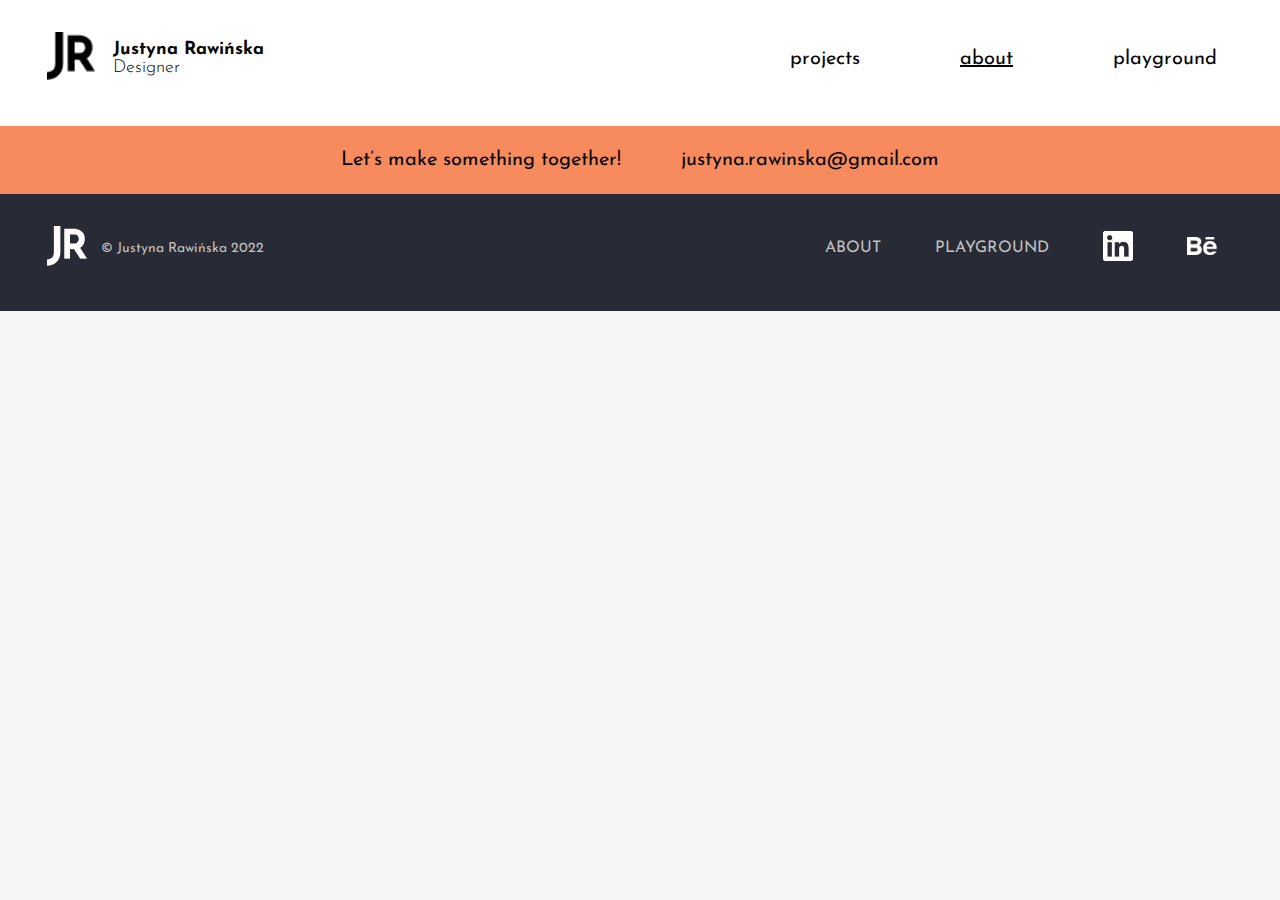
==== about.html @ 09f1cc33 "Add footer." ====
<html>
    <head>
        <link rel="preconnect" href="https://fonts.googleapis.com">
        <link rel="preconnect" href="https://fonts.gstatic.com" crossorigin>
        <link href="https://fonts.googleapis.com/css2?family=Inter&family=Josefin+Sans:wght@300;400&display=swap" rel="stylesheet">
        
        <link rel="stylesheet" href="index.css">
        <meta name="viewport" content="width=device-width, initial-scale=1.0">
    </head>

    <body>
        <nav class="nav-bar">
            <ul class="nav-bar-left">
                <li><a class="nav-element nav-jr" href="#"><img src="img/jr-black.png"></a></li>
                <li>
                    <a class="nav-element nav-jr" href="#">
                        <p><strong>Justyna Rawińska</strong></p>
                        <p>Designer</p>
                    </a>
                </li>
            </ul>
            
            <ul class="nav-bar-right">
                <li><a class="nav-element" href="index.html">projects</a></li>
                <li><a class="nav-element nav-selected" href="about.html">about</a></li>
                <li><a class="nav-element" href="playground.html">playground</a></li>
            </ul>
        </nav>

        <div class="container-main">
        </div>

        <footer>
            <div class="footer-top">
                <p>Let’s make something together!</p>
                <a href="mailto:justyna.rawinska@gmail.com">justyna.rawinska@gmail.com</a>
            </div>

            <div class="footer-bottom">
                <ul class="footer-left">
                    <li><a class="nav-element nav-jr" href="#"><img src="img/jr-white.png"></a></li>
                    <li><a class="nav-element nav-jr" href="#">© Justyna Rawińska 2022</a></li>
                </ul>
                
                <ul class="footer-right">
                    <li><a class="nav-element" href="about.html">ABOUT</a></li>
                    <li><a class="nav-element" href="playground.html">PLAYGROUND</a></li>
                    <li><a class="nav-element" href="#"><img class="img-footer" src="img/linkedind-negative.png"></a></li>
                    <li><a class="nav-element" href="#"><img class="img-footer" src="img/behance.png"></a></li>
                </ul>
            </div>        
        </footer>

        <script type="module" src="index.js"></script>
    </body>
</html>
---- index.css ----
/* RESET DEFAULT STYLES*/

*, *::after, *::before{
    box-sizing: inherit;
}

html, body{
    margin: 0;
    padding: 0;
    min-height: 100vh;
    box-sizing: border-box;
    background-color: #F5F5F5;
    color: #050505;
    font-family: 'Josefin Sans', sans-serif;
    font-weight: 300;
}

ul{
    list-style: none;
    padding: 0;
    margin: 0;
}

a{
    text-decoration: none;
    color: inherit;
}

p{
    margin: 0;
}

strong{
    font-weight: bold;
}

h1{
    font-size: 4rem;
    font-weight: 400;
}

h2{
    font-size: 2.5rem;
    font-weight: 300;
}

h3{
    font-size: 2.25rem;
    font-weight: 400;
}


h4{
    font-size: 2rem;
    margin: 0.625em 0 0.3125em 0;
}

/* NAV BAR */

.nav-bar, .footer-bottom{
    box-sizing: border-box;
    width: 100%;
    display: flex;
    justify-content: space-between;
    padding: 32px 63px 41px 47px;
   
}

.nav-bar{
    background: white;
}

.footer-top{
    background: #F88B5D;
    display: flex;
    justify-content: center;
    font-size: 1.25rem;
    font-weight: 400;
    gap: 3em;
    padding: 1.2em;
}

.footer-bottom{
    background: #282B35;
    color: #C1C1C1;
}   

.nav-bar ul, .footer-bottom ul{
    display: flex;
    justify-content: space-between;
    align-items: center;
}

.nav-bar-left{
    justify-content: start;
    gap: 1em;
    min-width: max-content;
    font-size: 1.125rem;
    font-weight: 300;
}

.nav-bar-right{
    justify-content: end;
    gap: 5em;
    font-size: 1.25rem;
    font-weight: 400;
}

.footer-left{
    justify-content: start;
    gap: 1em;
    /* min-width: max-content; */
    font-size: 0.875rem;
    font-weight: 400;
}

.footer-right{
    justify-content: end;
    gap: 3.375em;
    font-size: 1rem;
    font-weight: 400;
}

.nav-bar img{
    width: 48px;
    height: 48px;
}

.nav-selected{
    text-decoration: underline;
}

.img-footer{
    width: 30px;
}
/* alternative grid layout */
/* .nav-bar{
    display: grid;
    grid-template-columns: 100px 1fr repeat(3,100px);
    grid-template-areas: "jr . projects about playground";
    grid-gap: 1em;
}

.nav-jr          { grid-area: jr; }
.nav-projects    { grid-area: projects; }
.nav-about       { grid-area: about; }
.nav-playground  { grid-area: playground; } */

.container-main{
    margin: 0 150px 0 150px; 
    max-width: 1150px;
}

.ahoj{
    display: flex;
    margin: 70px 0 80px 0;
    gap: 20px;
    justify-content: space-between;
}

.ahoj-content{
    flex: 2;
}

.ahoj-picture{
    flex: 1;
    min-width: 350px;
}

.projects-container{
    /* display: flex;
    flex-direction: column; */
}

.project{
    display: flex;
    gap: 3em;
    margin-bottom: 76px; /* 4.75em */
}

.project-description{
    flex:1;
    margin: 0;
    padding: 0;
}

.img-container{
    flex: 1;
}

.project-img{
    max-width: 100%;
}

.hashtag{
    font-weight: 400;
    margin: 0.75em 0 1.58em 0;
}

.project-btn{
    display: inline-block;
    background: #282B35;
    border: none;
    border-radius: 4px;
    color: white;
    font-weight: 500;
    font-size: 1.375rem;
    text-align: center;
    /* line-height: 100%; */
    width: 200px;
    padding-top: 13px;
    padding-bottom: 12px;
}

.project-btn:hover{
    background: #689689;
    opacity: 80%;
}

.project-btn:active{
    background: #689689;
    opacity: 100%;
}
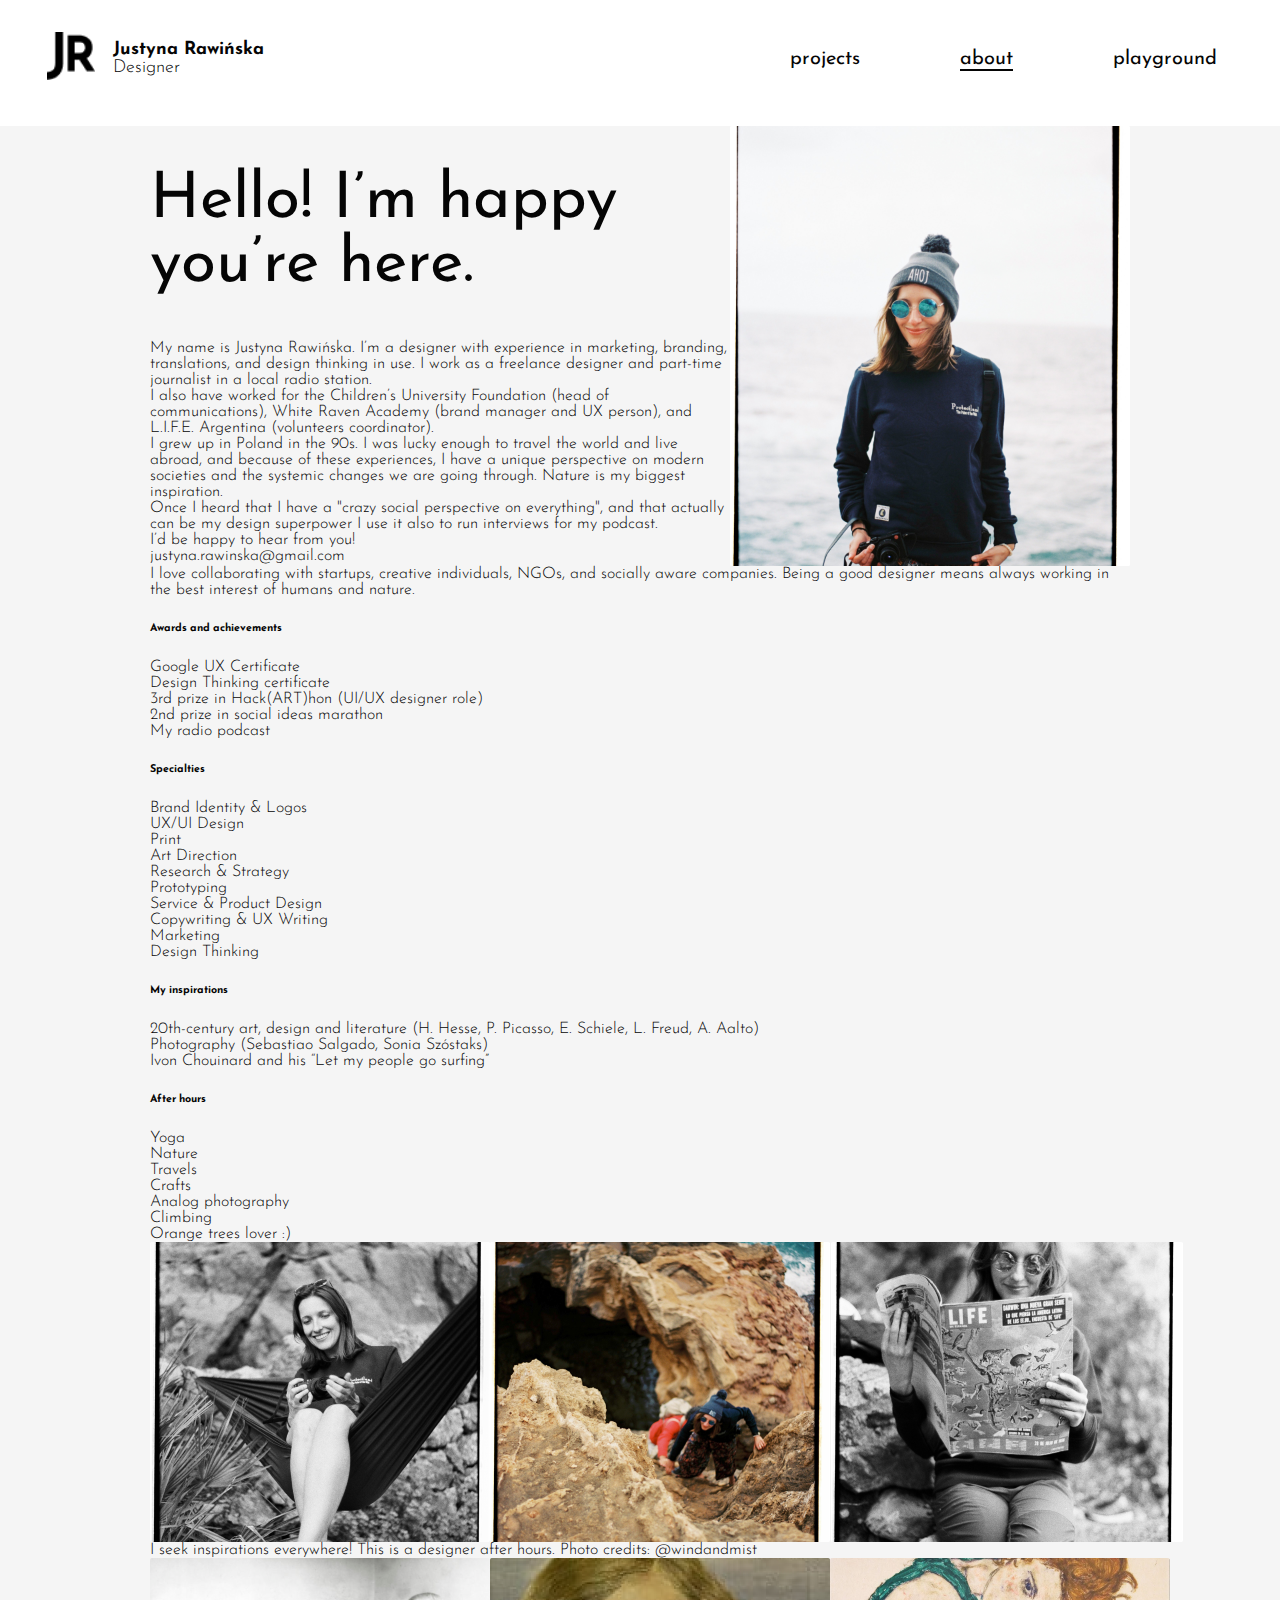
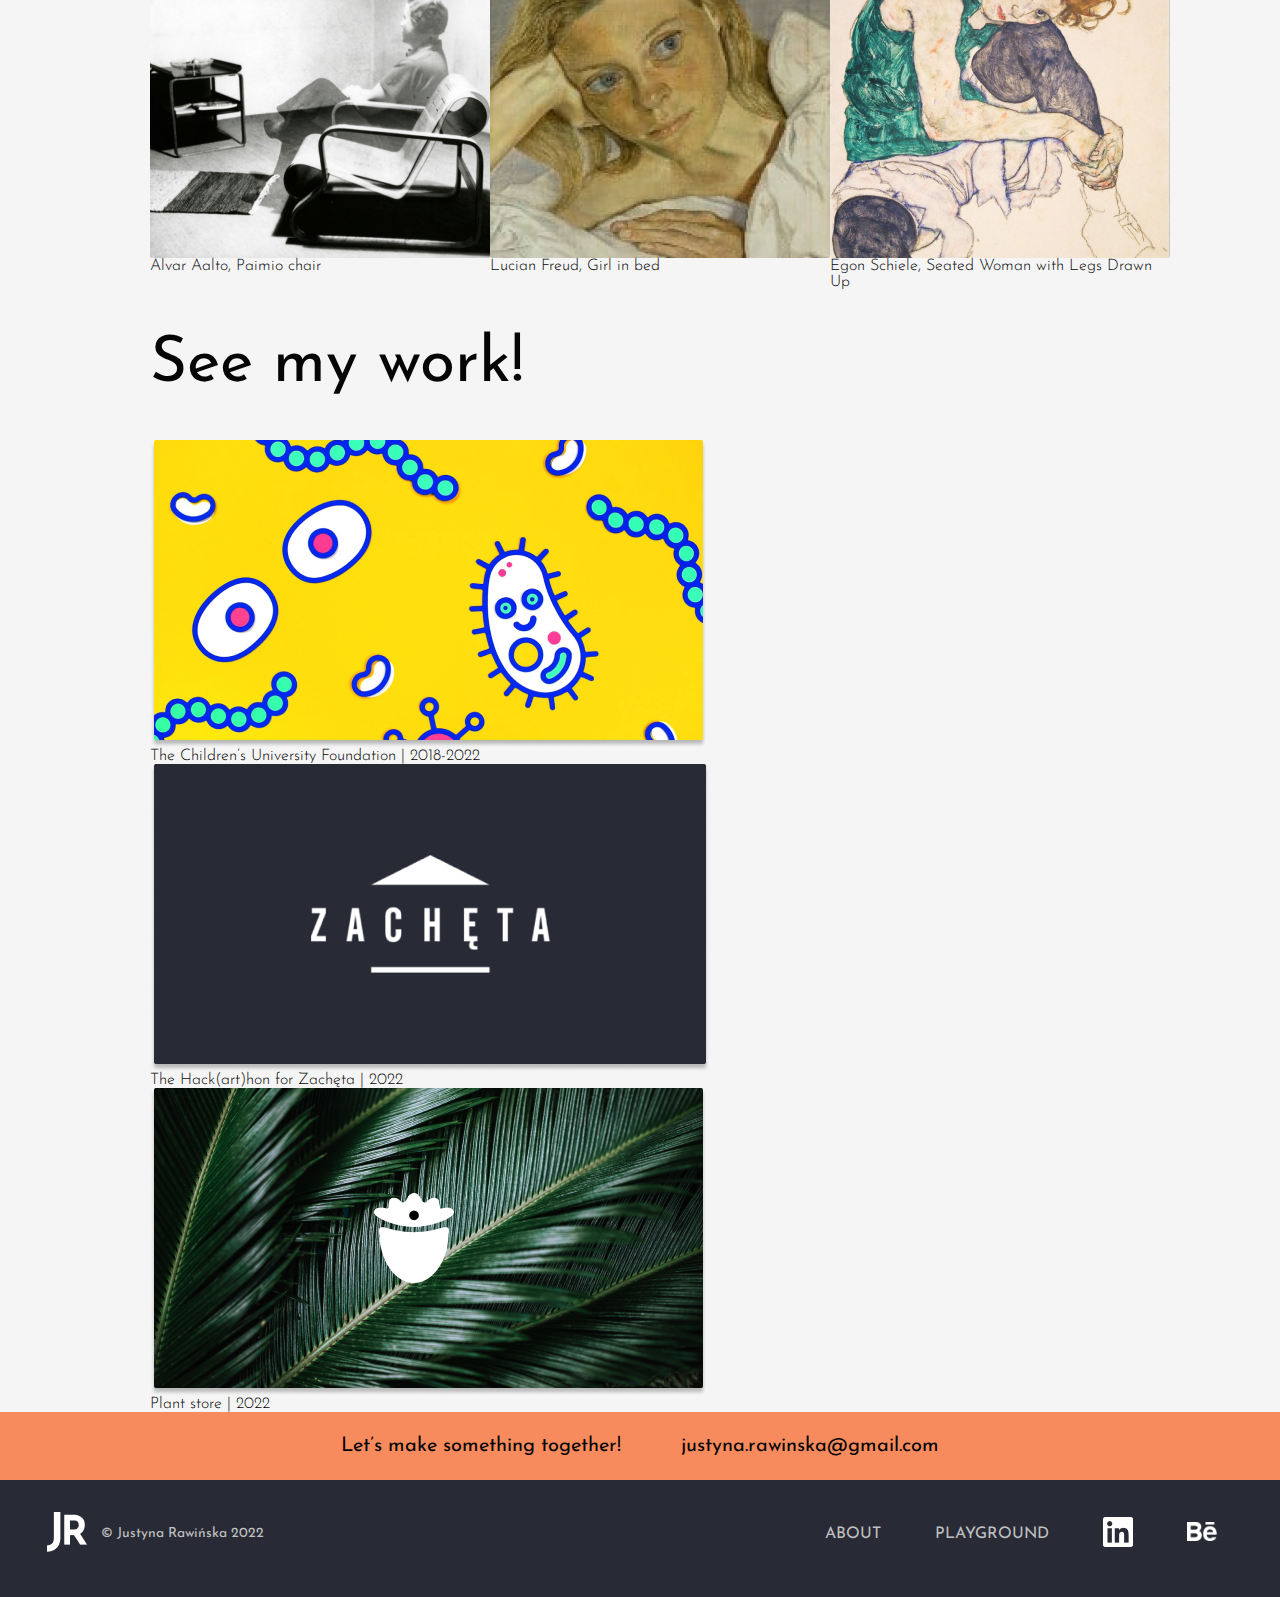
==== commit 027a85b2: "Add "about" section content." ====
--- a/about.html
+++ b/about.html
@@ -1,56 +1,229 @@
 <html>
-    <head>
-        <link rel="preconnect" href="https://fonts.googleapis.com">
-        <link rel="preconnect" href="https://fonts.gstatic.com" crossorigin>
-        <link href="https://fonts.googleapis.com/css2?family=Inter&family=Josefin+Sans:wght@300;400&display=swap" rel="stylesheet">
-        
-        <link rel="stylesheet" href="index.css">
-        <meta name="viewport" content="width=device-width, initial-scale=1.0">
-    </head>
-
-    <body>
-        <nav class="nav-bar">
-            <ul class="nav-bar-left">
-                <li><a class="nav-element nav-jr" href="#"><img src="img/jr-black.png"></a></li>
-                <li>
-                    <a class="nav-element nav-jr" href="#">
-                        <p><strong>Justyna Rawińska</strong></p>
-                        <p>Designer</p>
-                    </a>
-                </li>
-            </ul>
-            
-            <ul class="nav-bar-right">
-                <li><a class="nav-element" href="index.html">projects</a></li>
-                <li><a class="nav-element nav-selected" href="about.html">about</a></li>
-                <li><a class="nav-element" href="playground.html">playground</a></li>
-            </ul>
-        </nav>
-
-        <div class="container-main">
-        </div>
-
-        <footer>
-            <div class="footer-top">
-                <p>Let’s make something together!</p>
-                <a href="mailto:justyna.rawinska@gmail.com">justyna.rawinska@gmail.com</a>
-            </div>
-
-            <div class="footer-bottom">
-                <ul class="footer-left">
-                    <li><a class="nav-element nav-jr" href="#"><img src="img/jr-white.png"></a></li>
-                    <li><a class="nav-element nav-jr" href="#">© Justyna Rawińska 2022</a></li>
-                </ul>
-                
-                <ul class="footer-right">
-                    <li><a class="nav-element" href="about.html">ABOUT</a></li>
-                    <li><a class="nav-element" href="playground.html">PLAYGROUND</a></li>
-                    <li><a class="nav-element" href="#"><img class="img-footer" src="img/linkedind-negative.png"></a></li>
-                    <li><a class="nav-element" href="#"><img class="img-footer" src="img/behance.png"></a></li>
-                </ul>
-            </div>        
-        </footer>
-
-        <script type="module" src="index.js"></script>
-    </body>
-</html>+	<head>
+		<link rel="preconnect" href="https://fonts.googleapis.com" />
+		<link rel="preconnect" href="https://fonts.gstatic.com" crossorigin />
+		<link
+			href="https://fonts.googleapis.com/css2?family=Inter&family=Josefin+Sans:wght@300;400&display=swap"
+			rel="stylesheet" />
+
+		<link rel="stylesheet" href="index.css" />
+		<meta name="viewport" content="width=device-width, initial-scale=1.0" />
+	</head>
+
+	<body>
+		<nav class="nav-bar">
+			<ul class="nav-bar-left">
+				<li>
+					<a class="nav-element nav-jr" href="#"
+						><img src="img/jr-black.png"
+					/></a>
+				</li>
+				<li>
+					<a class="nav-element nav-jr" href="#">
+						<p><strong>Justyna Rawińska</strong></p>
+						<p>Designer</p>
+					</a>
+				</li>
+			</ul>
+
+			<ul class="nav-bar-right">
+				<li><a class="nav-element" href="index.html">projects</a></li>
+				<li><a class="nav-element nav-selected" href="about.html">about</a></li>
+				<li><a class="nav-element" href="playground.html">playground</a></li>
+			</ul>
+		</nav>
+
+		<div class="container-main">
+			<div class="hello">
+				<div class="hello-content">
+					<h1>Hello! I’m happy you’re here.</h1>
+
+					<p>
+						My name is Justyna Rawińska. I’m a designer with experience in
+						marketing, branding, translations, and design thinking in use. I
+						work as a freelance designer and part-time journalist in a local
+						radio station.
+					</p>
+
+					<p>
+						I also have worked for the Children’s University Foundation (head of
+						communications), White Raven Academy (brand manager and UX person),
+						and L.I.F.E. Argentina (volunteers coordinator).
+					</p>
+
+					<p>
+						I grew up in Poland in the 90s. I was lucky enough to travel the
+						world and live abroad, and because of these experiences, I have a
+						unique perspective on modern societies and the systemic changes we
+						are going through. Nature is my biggest inspiration.
+					</p>
+
+					<p>
+						Once I heard that I have a "crazy social perspective on everything",
+						and that actually can be my design superpower I use it also to run
+						interviews for my podcast.
+					</p>
+
+					<p>I’d be happy to hear from you!</p>
+					<a href="mailto:justyna.rawinska@gmail.com"
+						>justyna.rawinska@gmail.com</a
+					>
+				</div>
+				<img class="hello-img" src="img/j-about.png" />
+			</div>
+
+			<div class="summary">
+				I love collaborating with startups, creative individuals, NGOs, and
+				socially aware companies. Being a good designer means always working in
+				the best interest of humans and nature.
+			</div>
+
+			<div class="resume">
+				<div class="resume-column">
+					<h6>Awards and achievements</h6>
+					<ul>
+						<li><a href="#">Google UX Certificate</a></li>
+						<li>Design Thinking certificate</li>
+
+						<li>
+							3rd prize in <a href="#">Hack(ART)hon</a> (UI/UX designer role)
+						</li>
+
+						<li>2nd prize in <a href="#">social ideas marathon</a></li>
+
+						<li><a href="#">My radio podcast</a></li>
+					</ul>
+				</div>
+
+				<div class="resume-column">
+					<h6>Specialties</h6>
+
+					<ul>
+						<li>Brand Identity & Logos</li>
+						<li>UX/UI Design</li>
+						<li>Print</li>
+						<li>Art Direction</li>
+						<li>Research & Strategy</li>
+						<li>Prototyping</li>
+						<li>Service & Product Design</li>
+						<li>Copywriting & UX Writing</li>
+						<li>Marketing</li>
+						<li>Design Thinking</li>
+					</ul>
+				</div>
+				<div class="resume-column">
+					<h6>My inspirations</h6>
+					<ul>
+						<li>
+							20th-century art, design and literature (H. Hesse, P. Picasso, E.
+							Schiele, L. Freud, A. Aalto)
+						</li>
+						<li>Photography (Sebastiao Salgado, Sonia Szóstaks)</li>
+						<li>Ivon Chouinard and his “Let my people go surfing”</li>
+					</ul>
+				</div>
+				<div class="resume-column">
+					<h6>After hours</h6>
+					<ul>
+						<li>Yoga</li>
+						<li>Nature</li>
+						<li>Travels</li>
+						<li>Crafts</li>
+						<li>Analog photography</li>
+						<li>Climbing</li>
+						<li>Orange trees lover :)</li>
+					</ul>
+				</div>
+			</div>
+
+			<div class="inspiration">
+				<div class="inspiration-top">
+					<div>
+						<img class="inspiration-img" src="img/inspiration1.png" />
+					</div>
+					<div>
+						<img class="inspiration-img" src="img/inspiration2.png" />
+					</div>
+					<div>
+						<img class="inspiration-img" src="img/inspiration3.png" />
+					</div>
+				</div>
+				<h7
+					>I seek inspirations everywhere! This is a designer after hours. Photo
+					credits: @windandmist</h7
+				>
+				<div class="inspiration-bottom">
+					<div>
+						<img class="inspiration-img" src="img/inspiration4.png" />
+						<h7>Alvar Aalto, Paimio chair</h7>
+					</div>
+					<div>
+						<img class="inspiration-img" src="img/inspiration5.png" />
+						<h7>Lucian Freud, Girl in bed</h7>
+					</div>
+					<div>
+						<img class="inspiration-img" src="img/inspiration6.png" />
+						<h7>Egon Schiele, Seated Woman with Legs Drawn Up</h7>
+					</div>
+				</div>
+			</div>
+
+			<div class="see-my-work">
+				<h1>See my work!</h1>
+				<div class="see-my-work-projects">
+					<div>
+						<img clas="" src="img/project-microb.png" />
+						<p>The Children’s University Foundation | 2018-2022</p>
+					</div>
+					<div>
+						<img clas="" src="img/project-zacheta.png" />
+						<p>The Hack(art)hon for Zachęta | 2022</p>
+					</div>
+					<div>
+						<img clas="" src="img/project-plant.png" />
+						<p>Plant store | 2022</p>
+					</div>
+				</div>
+			</div>
+		</div>
+
+		<footer>
+			<div class="footer-top">
+				<p>Let’s make something together!</p>
+				<a href="mailto:justyna.rawinska@gmail.com"
+					>justyna.rawinska@gmail.com</a
+				>
+			</div>
+
+			<div class="footer-bottom">
+				<ul class="footer-left">
+					<li>
+						<a class="nav-element nav-jr" href="#"
+							><img src="img/jr-white.png"
+						/></a>
+					</li>
+					<li>
+						<a class="nav-element nav-jr" href="#">© Justyna Rawińska 2022</a>
+					</li>
+				</ul>
+
+				<ul class="footer-right">
+					<li><a class="nav-element" href="about.html">ABOUT</a></li>
+					<li><a class="nav-element" href="playground.html">PLAYGROUND</a></li>
+					<li>
+						<a class="nav-element" href="#"
+							><img class="img-footer" src="img/linkedind-negative.png"
+						/></a>
+					</li>
+					<li>
+						<a class="nav-element" href="#"
+							><img class="img-footer" src="img/behance.png"
+						/></a>
+					</li>
+				</ul>
+			</div>
+		</footer>
+
+		<script type="module" src="index.js"></script>
+	</body>
+</html>
--- a/index.css
+++ b/index.css
@@ -1,137 +1,140 @@
 /* RESET DEFAULT STYLES*/
 
-*, *::after, *::before{
-    box-sizing: inherit;
-}
-
-html, body{
-    margin: 0;
-    padding: 0;
-    min-height: 100vh;
-    box-sizing: border-box;
-    background-color: #F5F5F5;
-    color: #050505;
-    font-family: 'Josefin Sans', sans-serif;
-    font-weight: 300;
-}
-
-ul{
-    list-style: none;
-    padding: 0;
-    margin: 0;
-}
-
-a{
-    text-decoration: none;
-    color: inherit;
-}
-
-p{
-    margin: 0;
-}
-
-strong{
-    font-weight: bold;
-}
-
-h1{
-    font-size: 4rem;
-    font-weight: 400;
-}
-
-h2{
-    font-size: 2.5rem;
-    font-weight: 300;
-}
-
-h3{
-    font-size: 2.25rem;
-    font-weight: 400;
-}
-
-
-h4{
-    font-size: 2rem;
-    margin: 0.625em 0 0.3125em 0;
+*,
+*::after,
+*::before {
+	box-sizing: inherit;
+}
+
+html,
+body {
+	margin: 0;
+	padding: 0;
+	min-height: 100vh;
+	box-sizing: border-box;
+	background-color: #f5f5f5;
+	color: #050505;
+	font-family: "Josefin Sans", sans-serif;
+	font-weight: 300;
+}
+
+ul {
+	list-style: none;
+	padding: 0;
+	margin: 0;
+}
+
+a {
+	text-decoration: none;
+	color: inherit;
+}
+
+p {
+	margin: 0;
+}
+
+strong {
+	font-weight: bold;
+}
+
+h1 {
+	font-size: 4rem;
+	font-weight: 400;
+}
+
+h2 {
+	font-size: 2.5rem;
+	font-weight: 300;
+}
+
+h3 {
+	font-size: 2.25rem;
+	font-weight: 400;
+}
+
+h4 {
+	font-size: 2rem;
+	margin: 0.625em 0 0.3125em 0;
 }
 
 /* NAV BAR */
 
-.nav-bar, .footer-bottom{
-    box-sizing: border-box;
-    width: 100%;
-    display: flex;
-    justify-content: space-between;
-    padding: 32px 63px 41px 47px;
-   
-}
-
-.nav-bar{
-    background: white;
-}
-
-.footer-top{
-    background: #F88B5D;
-    display: flex;
-    justify-content: center;
-    font-size: 1.25rem;
-    font-weight: 400;
-    gap: 3em;
-    padding: 1.2em;
-}
-
-.footer-bottom{
-    background: #282B35;
-    color: #C1C1C1;
-}   
-
-.nav-bar ul, .footer-bottom ul{
-    display: flex;
-    justify-content: space-between;
-    align-items: center;
-}
-
-.nav-bar-left{
-    justify-content: start;
-    gap: 1em;
-    min-width: max-content;
-    font-size: 1.125rem;
-    font-weight: 300;
-}
-
-.nav-bar-right{
-    justify-content: end;
-    gap: 5em;
-    font-size: 1.25rem;
-    font-weight: 400;
-}
-
-.footer-left{
-    justify-content: start;
-    gap: 1em;
-    /* min-width: max-content; */
-    font-size: 0.875rem;
-    font-weight: 400;
-}
-
-.footer-right{
-    justify-content: end;
-    gap: 3.375em;
-    font-size: 1rem;
-    font-weight: 400;
-}
-
-.nav-bar img{
-    width: 48px;
-    height: 48px;
-}
-
-.nav-selected{
-    text-decoration: underline;
-}
-
-.img-footer{
-    width: 30px;
+.nav-bar,
+.footer-bottom {
+	box-sizing: border-box;
+	width: 100%;
+	display: flex;
+	justify-content: space-between;
+	padding: 32px 63px 41px 47px;
+}
+
+.nav-bar {
+	background: white;
+}
+
+.footer-top {
+	background: #f88b5d;
+	display: flex;
+	justify-content: center;
+	font-size: 1.25rem;
+	font-weight: 400;
+	gap: 3em;
+	padding: 1.2em;
+}
+
+.footer-bottom {
+	background: #282b35;
+	color: #c1c1c1;
+}
+
+.nav-bar ul,
+.footer-bottom ul {
+	display: flex;
+	justify-content: space-between;
+	align-items: center;
+}
+
+.nav-bar-left {
+	justify-content: start;
+	gap: 1em;
+	min-width: max-content;
+	font-size: 1.125rem;
+	font-weight: 300;
+}
+
+.nav-bar-right {
+	justify-content: end;
+	gap: 5em;
+	font-size: 1.25rem;
+	font-weight: 400;
+}
+
+.footer-left {
+	justify-content: start;
+	gap: 1em;
+	/* min-width: max-content; */
+	font-size: 0.875rem;
+	font-weight: 400;
+}
+
+.footer-right {
+	justify-content: end;
+	gap: 3.375em;
+	font-size: 1rem;
+	font-weight: 400;
+}
+
+.nav-bar img {
+	width: 48px;
+	height: 48px;
+}
+
+.nav-selected {
+	border-bottom: 2px solid #050505;
+}
+
+.img-footer {
+	width: 30px;
 }
 /* alternative grid layout */
 /* .nav-bar{
@@ -146,78 +149,103 @@
 .nav-about       { grid-area: about; }
 .nav-playground  { grid-area: playground; } */
 
-.container-main{
-    margin: 0 150px 0 150px; 
-    max-width: 1150px;
-}
-
-.ahoj{
-    display: flex;
-    margin: 70px 0 80px 0;
-    gap: 20px;
-    justify-content: space-between;
-}
-
-.ahoj-content{
-    flex: 2;
-}
-
-.ahoj-picture{
-    flex: 1;
-    min-width: 350px;
-}
-
-.projects-container{
-    /* display: flex;
+.container-main {
+	margin: 0 150px 0 150px;
+	max-width: 1150px;
+}
+
+.ahoj {
+	display: flex;
+	margin: 70px 0 80px 0;
+	gap: 20px;
+	justify-content: space-between;
+}
+
+.ahoj-content {
+	flex: 2;
+}
+
+.ahoj-picture {
+	flex: 1;
+	min-width: 350px;
+}
+
+.projects-container {
+	background-color: red;
+	/* display: flex;
     flex-direction: column; */
 }
 
-.project{
-    display: flex;
-    gap: 3em;
-    margin-bottom: 76px; /* 4.75em */
-}
-
-.project-description{
-    flex:1;
-    margin: 0;
-    padding: 0;
-}
-
-.img-container{
-    flex: 1;
-}
-
-.project-img{
-    max-width: 100%;
-}
-
-.hashtag{
-    font-weight: 400;
-    margin: 0.75em 0 1.58em 0;
-}
-
-.project-btn{
-    display: inline-block;
-    background: #282B35;
-    border: none;
-    border-radius: 4px;
-    color: white;
-    font-weight: 500;
-    font-size: 1.375rem;
-    text-align: center;
-    /* line-height: 100%; */
-    width: 200px;
-    padding-top: 13px;
-    padding-bottom: 12px;
-}
-
-.project-btn:hover{
-    background: #689689;
-    opacity: 80%;
-}
-
-.project-btn:active{
-    background: #689689;
-    opacity: 100%;
-}+.project {
+	display: flex;
+	gap: 3em;
+	margin-bottom: 76px; /* 4.75em */
+}
+
+.project-description {
+	flex: 1;
+	margin: 0;
+	padding: 0;
+}
+
+.img-container {
+	flex: 1;
+}
+
+.project-img {
+	max-width: 100%;
+}
+
+.hashtag {
+	font-weight: 400;
+	margin: 0.75em 0 1.58em 0;
+}
+
+.project-btn {
+	display: inline-block;
+	background: #282b35;
+	border: none;
+	border-radius: 4px;
+	color: white;
+	font-weight: 500;
+	font-size: 1.375rem;
+	text-align: center;
+	/* line-height: 100%; */
+	width: 200px;
+	padding-top: 13px;
+	padding-bottom: 12px;
+}
+
+.project-btn:hover {
+	background: #689689;
+	opacity: 80%;
+}
+
+.project-btn:active {
+	background: #689689;
+	opacity: 100%;
+}
+
+/* about.html */
+
+.hello {
+	display: flex;
+	flex-direction: row;
+	justify-content: space-between;
+}
+
+.hello-content {
+	/* width: 300px; */
+}
+
+.hello-img {
+	width: 400px;
+}
+
+.inspiration-top {
+	display: flex;
+}
+
+.inspiration-bottom {
+	display: flex;
+}
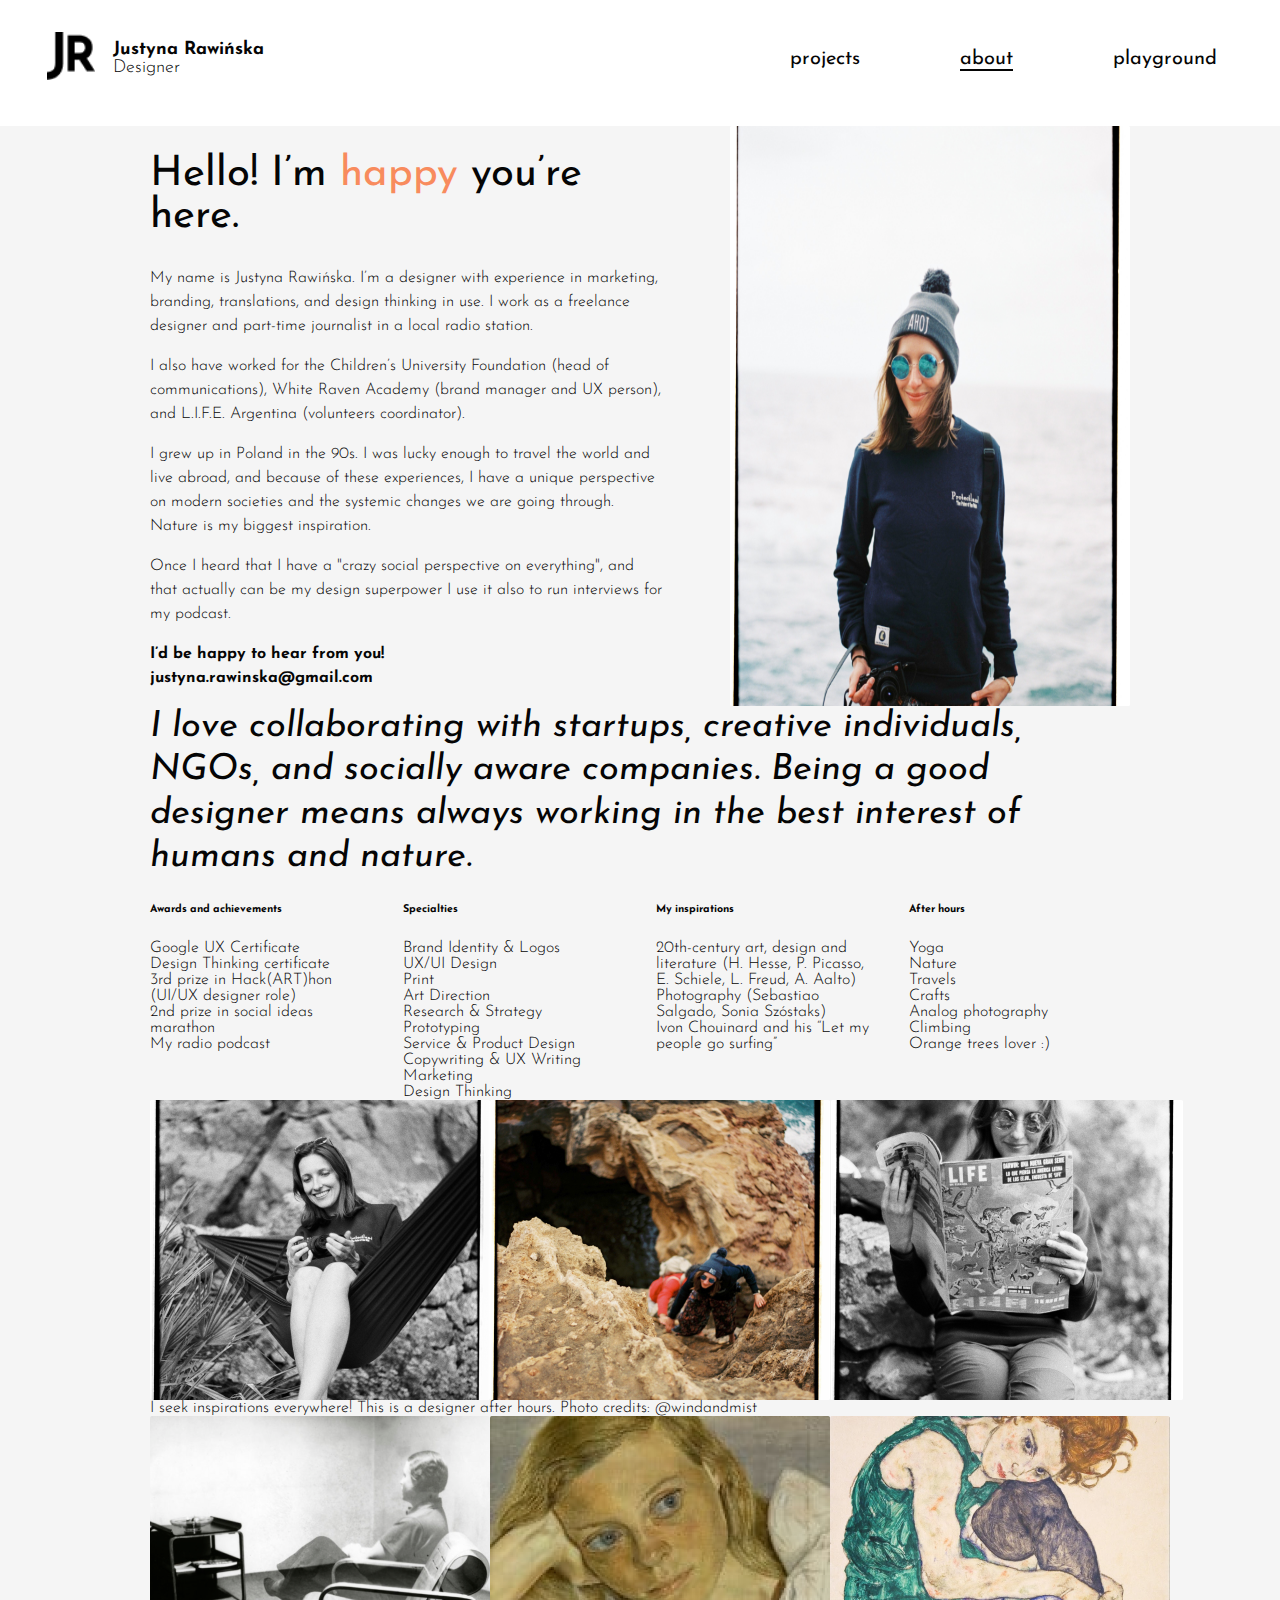
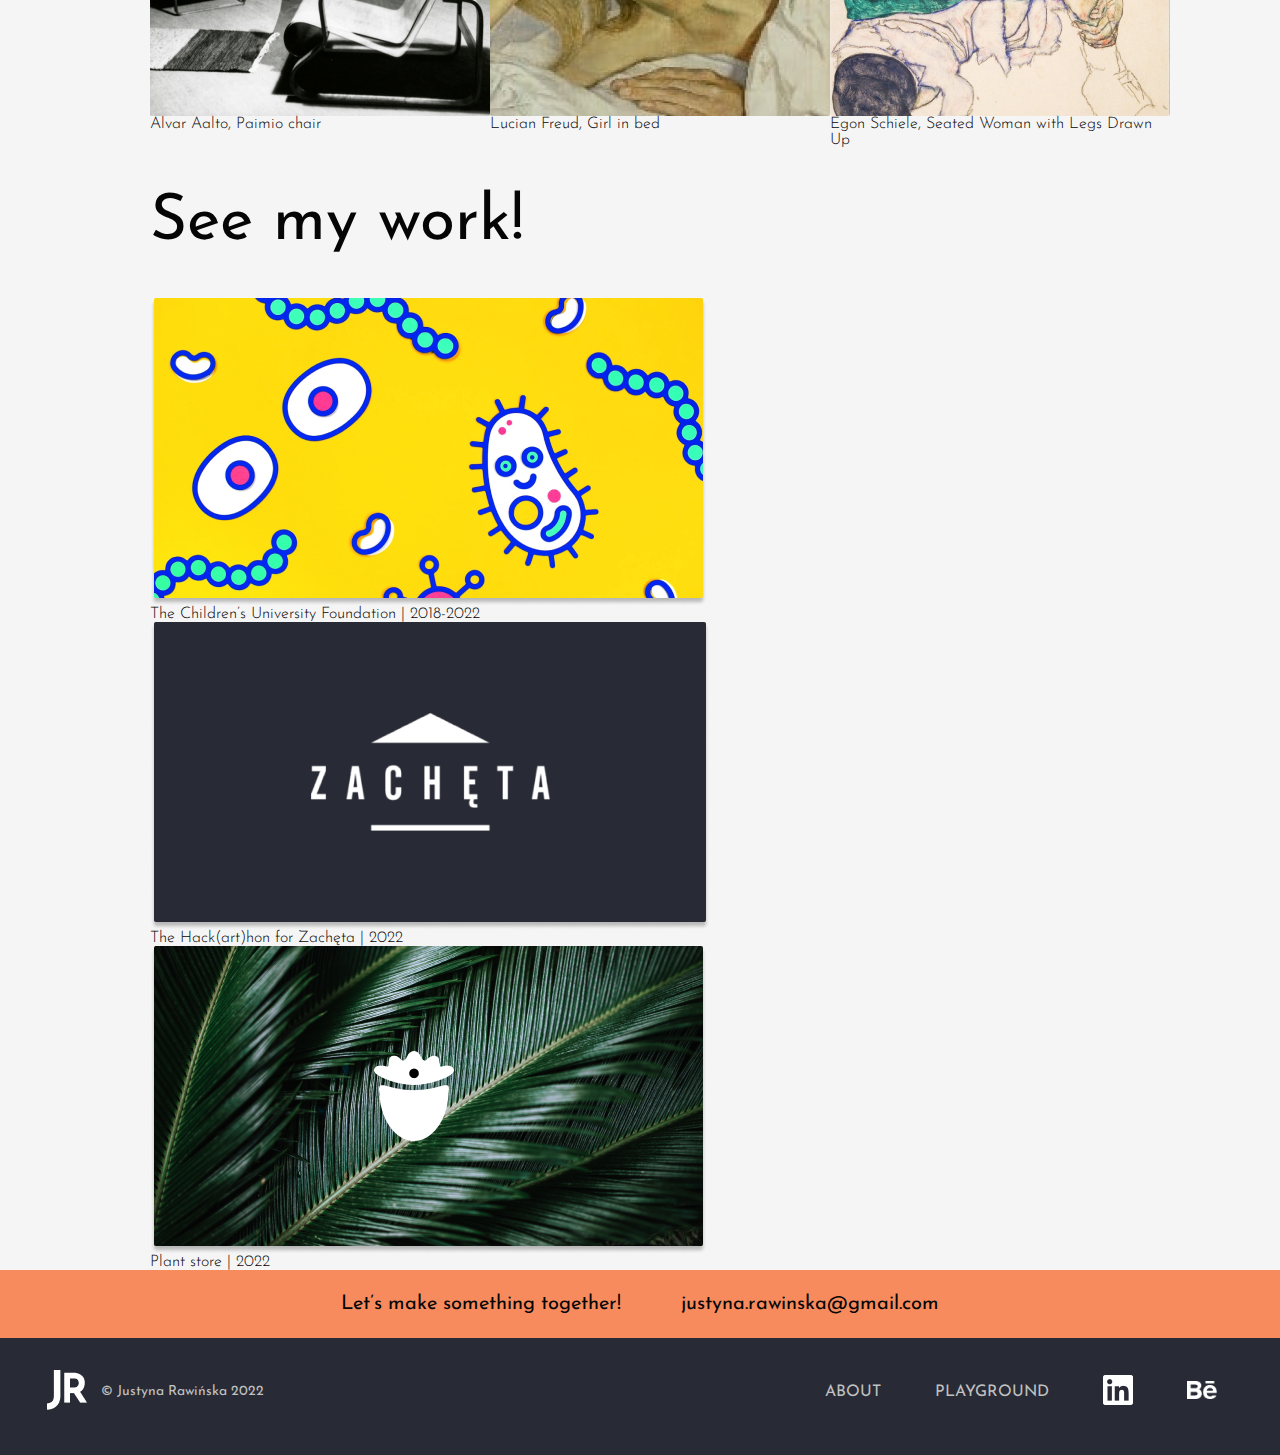
==== commit 220da1f1: "Add styling to "hello" section in "about.html"" ====
--- a/about.html
+++ b/about.html
@@ -36,7 +36,7 @@
 		<div class="container-main">
 			<div class="hello">
 				<div class="hello-content">
-					<h1>Hello! I’m happy you’re here.</h1>
+					<h1>Hello! I’m <span class="happy">happy</span> you’re here.</h1>
 
 					<p>
 						My name is Justyna Rawińska. I’m a designer with experience in
@@ -61,13 +61,18 @@
 					<p>
 						Once I heard that I have a "crazy social perspective on everything",
 						and that actually can be my design superpower I use it also to run
-						interviews for my podcast.
-					</p>
-
-					<p>I’d be happy to hear from you!</p>
-					<a href="mailto:justyna.rawinska@gmail.com"
-						>justyna.rawinska@gmail.com</a
-					>
+						interviews for my
+						<a href="https://anchor.fm/justyna-rawinska">podcast</a>.
+					</p>
+
+					<strong>
+						<p>
+							I’d be happy to hear from you!<br />
+							<a href="mailto:justyna.rawinska@gmail.com"
+								>justyna.rawinska@gmail.com</a
+							>
+						</p>
+					</strong>
 				</div>
 				<img class="hello-img" src="img/j-about.png" />
 			</div>
--- a/index.css
+++ b/index.css
@@ -226,16 +226,31 @@
 	opacity: 100%;
 }
 
-/* about.html */
+/* about.html ///////////////////////////////////////////*/
+
+.happy {
+	color: #f88b5d;
+}
 
 .hello {
 	display: flex;
 	flex-direction: row;
 	justify-content: space-between;
+	gap: 66px;
+}
+
+.hello h1 {
+	font-size: 2.625rem;
+	line-height: 100%;
 }
 
 .hello-content {
+	line-height: 150%;
 	/* width: 300px; */
+}
+
+.hello-content p {
+	margin: 1em 0;
 }
 
 .hello-img {
@@ -249,3 +264,21 @@
 .inspiration-bottom {
 	display: flex;
 }
+
+.summary {
+	font-size: 2.25rem;
+	font-weight: 400;
+	font-style: italic;
+	line-height: 120%;
+}
+
+.resume {
+	display: flex;
+	flex-direction: row;
+	justify-content: space-between;
+	gap: 2em;
+}
+
+.resume-column {
+	flex: 1;
+}
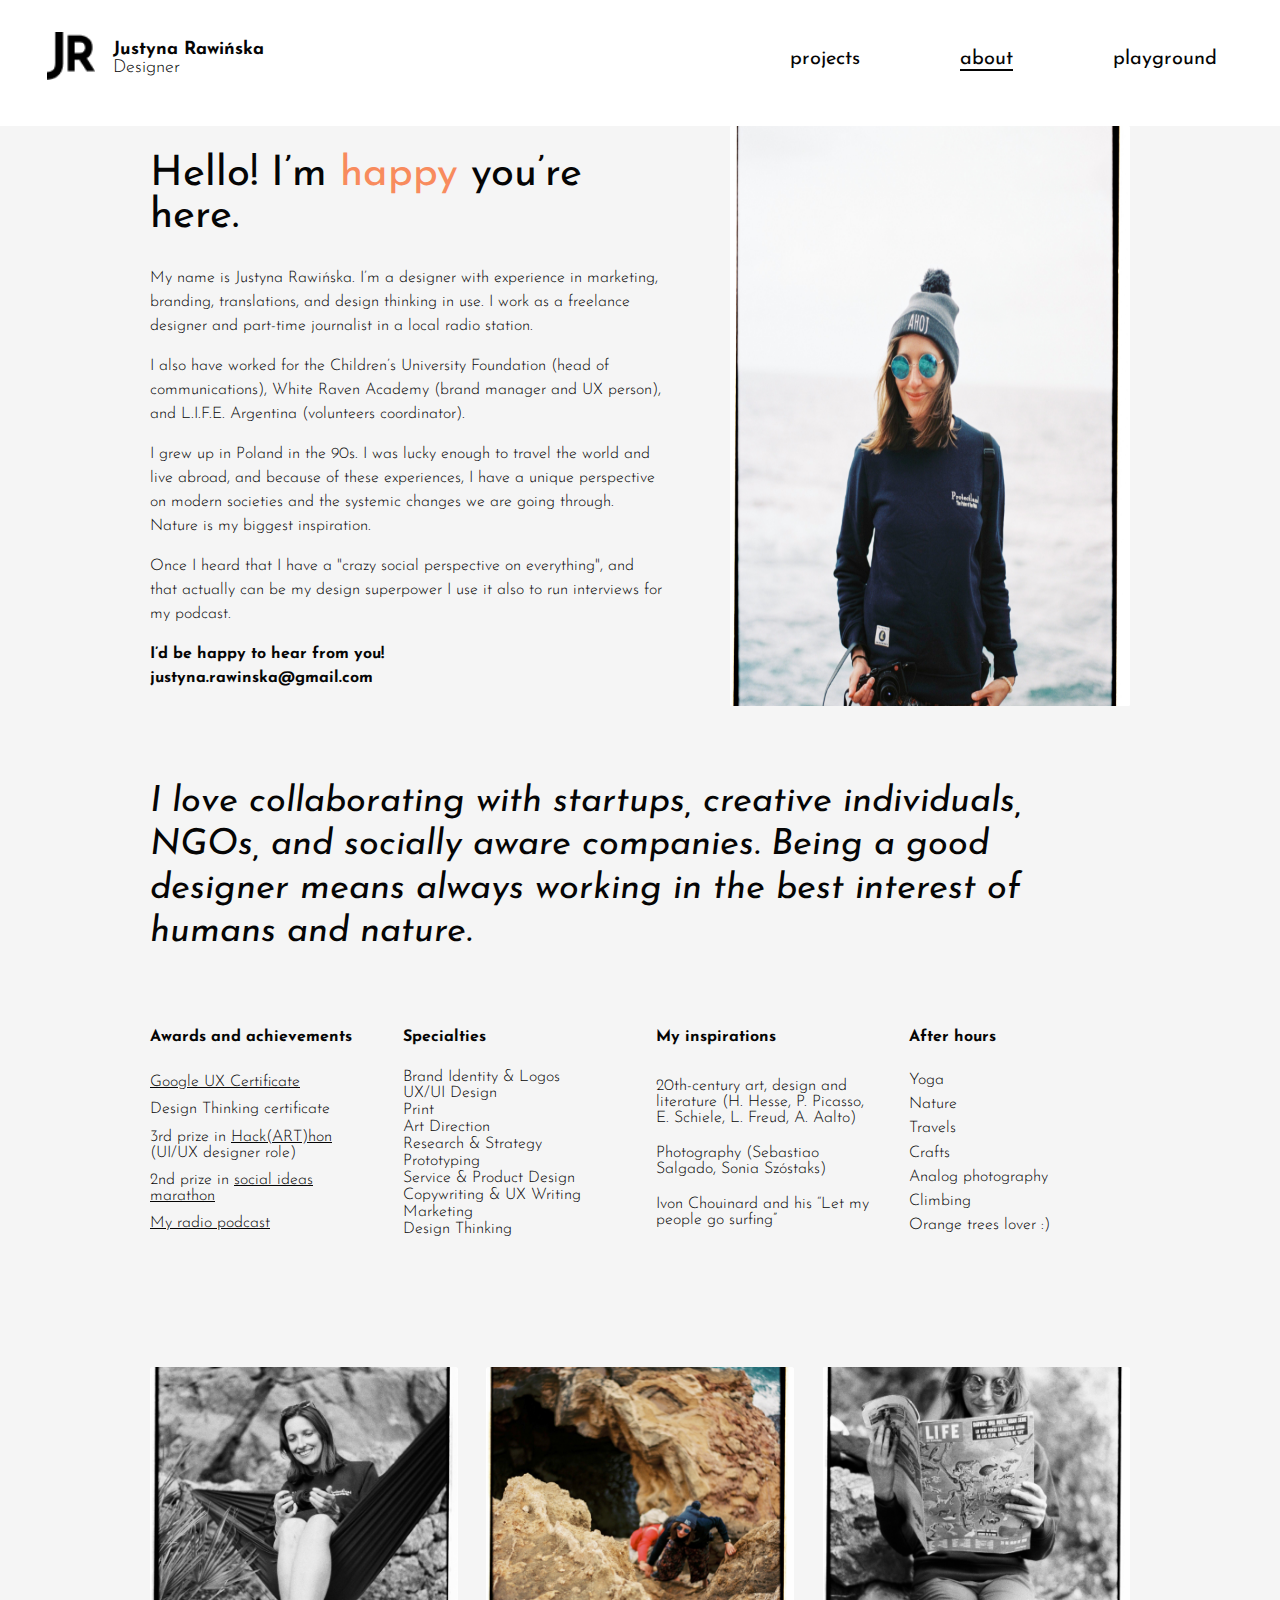
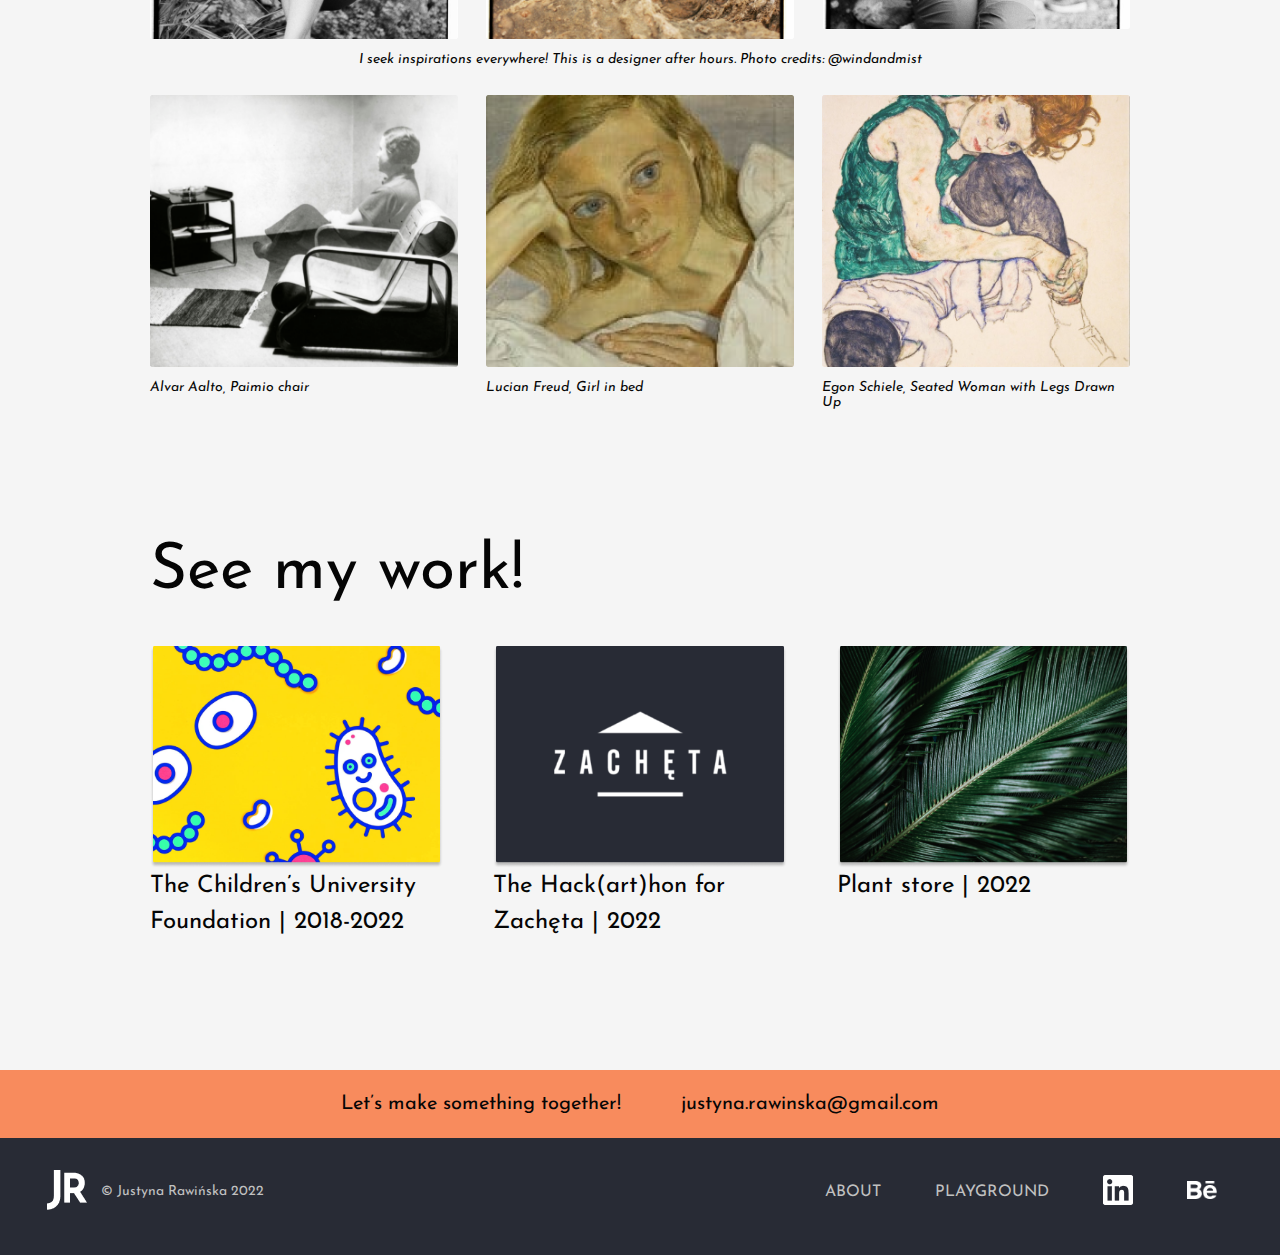
==== commit 8a34412a: "Add about section formatting" ====
--- a/about.html
+++ b/about.html
@@ -87,16 +87,31 @@
 				<div class="resume-column">
 					<h6>Awards and achievements</h6>
 					<ul>
-						<li><a href="#">Google UX Certificate</a></li>
+						<li>
+							<a
+								href="https://www.coursera.org/account/accomplishments/verify/L3UBL8UFSS4W"
+								>Google UX Certificate</a
+							>
+						</li>
 						<li>Design Thinking certificate</li>
 
 						<li>
-							3rd prize in <a href="#">Hack(ART)hon</a> (UI/UX designer role)
-						</li>
-
-						<li>2nd prize in <a href="#">social ideas marathon</a></li>
-
-						<li><a href="#">My radio podcast</a></li>
+							3rd prize in
+							<a href="https://hackarthon.pl/pl/#about">Hack(ART)hon</a> (UI/UX
+							designer role)
+						</li>
+
+						<li>
+							2nd prize in
+							<a
+								href="https://www.linkedin.com/pulse/czy-ten-tekst-jest-prawdziwy-jak-sprawdzi%25C4%2587-o-pomys%25C5%2582%25C3%25B3w-kamil-nawirski/?trackingId=PLgFo4EGThCUuB4FyydEug%3D%3D"
+								>social ideas marathon</a
+							>
+						</li>
+
+						<li>
+							<a href="https://anchor.fm/justyna-rawinska">My radio podcast</a>
+						</li>
 					</ul>
 				</div>
 
@@ -155,7 +170,8 @@
 				</div>
 				<h7
 					>I seek inspirations everywhere! This is a designer after hours. Photo
-					credits: @windandmist</h7
+					credits:
+					<a href="https://www.instagram.com/windandmist/">@windandmist</a></h7
 				>
 				<div class="inspiration-bottom">
 					<div>
@@ -177,15 +193,15 @@
 				<h1>See my work!</h1>
 				<div class="see-my-work-projects">
 					<div>
-						<img clas="" src="img/project-microb.png" />
+						<img clas="" src="img/project-microb-square.png" />
 						<p>The Children’s University Foundation | 2018-2022</p>
 					</div>
 					<div>
-						<img clas="" src="img/project-zacheta.png" />
+						<img clas="" src="img/project-zacheta-square.png" />
 						<p>The Hack(art)hon for Zachęta | 2022</p>
 					</div>
 					<div>
-						<img clas="" src="img/project-plant.png" />
+						<img clas="" src="img/project-plant-square.png" />
 						<p>Plant store | 2022</p>
 					</div>
 				</div>
--- a/index.css
+++ b/index.css
@@ -73,6 +73,7 @@
 }
 
 .footer-top {
+	margin-top: 130px;
 	background: #f88b5d;
 	display: flex;
 	justify-content: center;
@@ -171,7 +172,6 @@
 }
 
 .projects-container {
-	background-color: red;
 	/* display: flex;
     flex-direction: column; */
 }
@@ -257,6 +257,14 @@
 	width: 400px;
 }
 
+.summary {
+	margin: 75px 0;
+}
+
+.inspiration {
+	margin: 130px 0;
+}
+
 .inspiration-top {
 	display: flex;
 }
@@ -277,8 +285,84 @@
 	flex-direction: row;
 	justify-content: space-between;
 	gap: 2em;
+	/* background: blue; */
+	height: auto;
+	font-size: 1rem;
 }
 
 .resume-column {
 	flex: 1;
-}
+	/* background: green; */
+	display: flex;
+	flex-direction: column;
+}
+
+.resume-column h6 {
+	display: block;
+	margin: 0 0 0em 0;
+	height: 3em;
+	font-size: inherit;
+}
+
+.resume-column ul {
+	/* background-color: red; */
+	height: 100%;
+	display: flex;
+	flex-direction: column;
+	justify-content: space-around;
+}
+
+.resume a {
+	text-decoration: underline;
+	/* border-bottom: 1px solid; */
+}
+
+.inspiration-top,
+.inspiration-bottom {
+	margin-top: 28px;
+	display: flex;
+	justify-content: space-between;
+	gap: 28px;
+}
+
+.inspiration-top div,
+.inspiration-bottom div {
+	flex: 1;
+}
+
+.inspiration-img {
+	width: 100%;
+	border-radius: 2px;
+}
+
+.inspiration h7 {
+	display: block;
+	margin-top: 13px;
+	text-align: center;
+	font-size: 0.875rem;
+	font-weight: 400;
+	font-style: italic;
+}
+
+.inspiration-bottom h7 {
+	text-align: left;
+}
+
+.see-my-work-projects {
+	display: flex;
+	justify-content: space-between;
+	gap: 50px;
+}
+.see-my-work-projects div {
+	flex: 1;
+}
+
+.see-my-work-projects img {
+	width: 100%;
+}
+
+.see-my-work-projects p {
+	font-size: 1.5rem;
+	font-weight: 400;
+	line-height: 150%;
+}
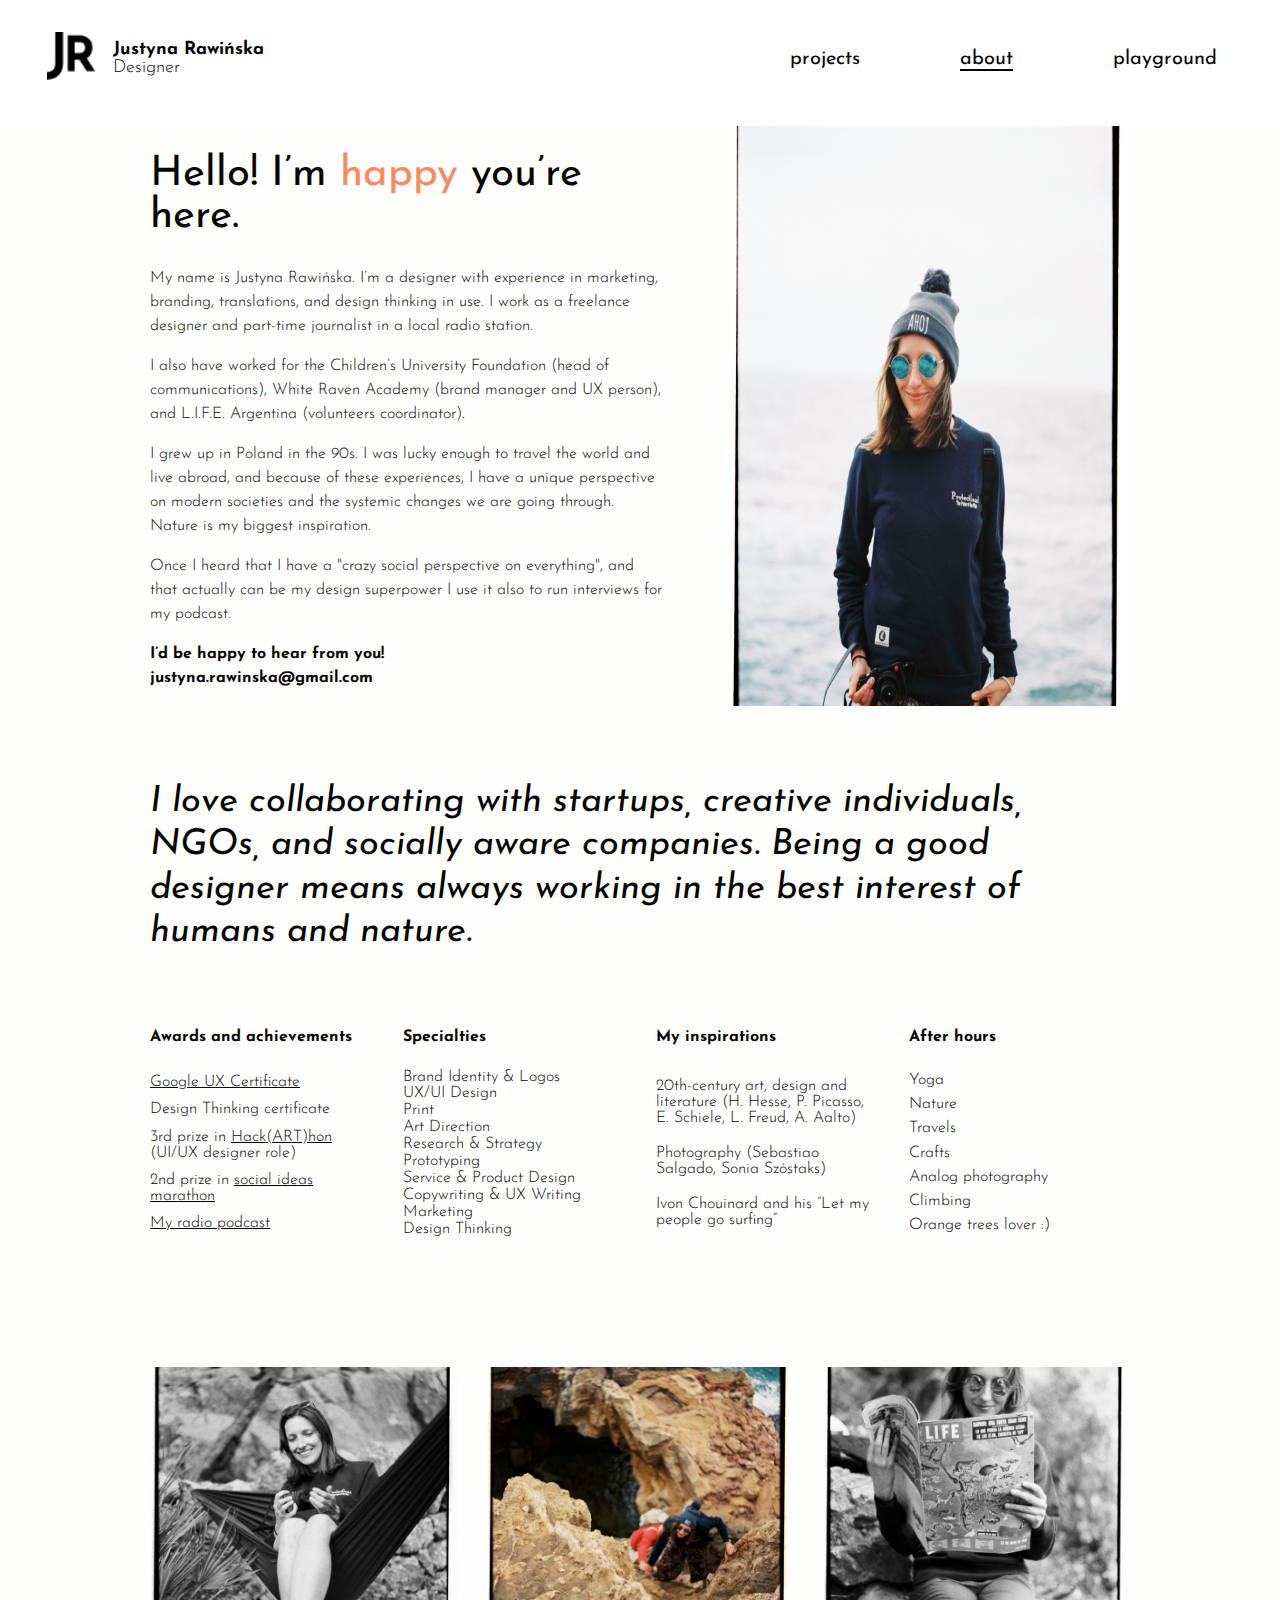
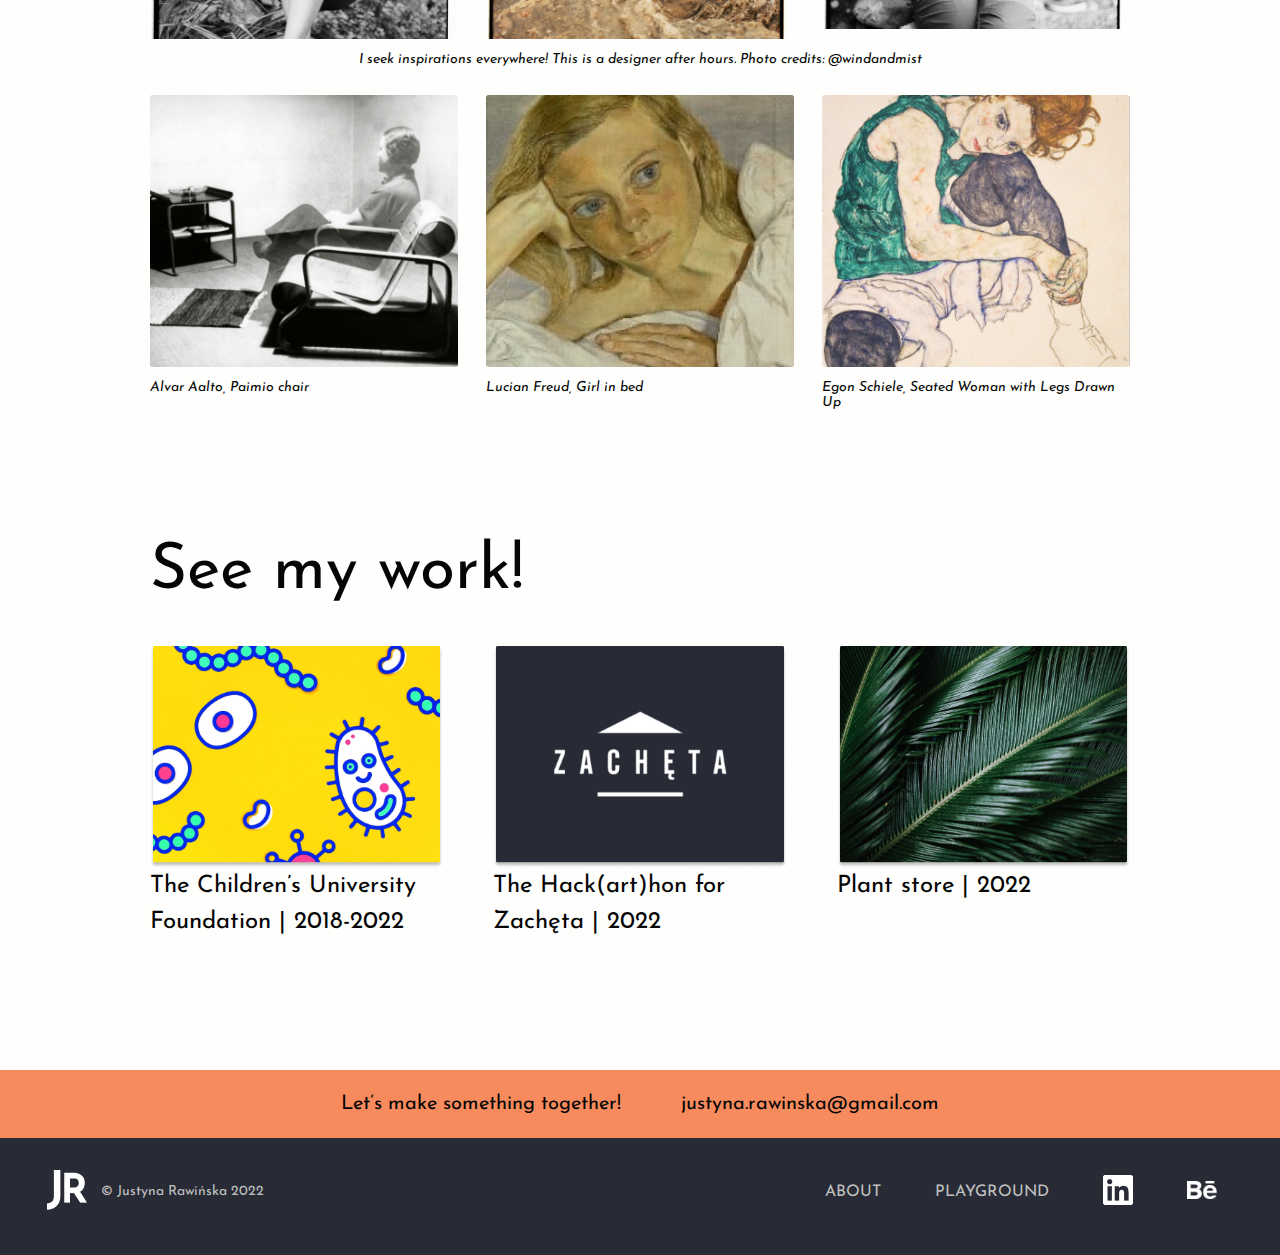
==== commit 947434de: "Add casestudy-ud.html" ====
--- a/about.html
+++ b/about.html
@@ -1,250 +1,251 @@
 <html>
-	<head>
-		<link rel="preconnect" href="https://fonts.googleapis.com" />
-		<link rel="preconnect" href="https://fonts.gstatic.com" crossorigin />
-		<link
-			href="https://fonts.googleapis.com/css2?family=Inter&family=Josefin+Sans:wght@300;400&display=swap"
-			rel="stylesheet" />
-
-		<link rel="stylesheet" href="index.css" />
-		<meta name="viewport" content="width=device-width, initial-scale=1.0" />
-	</head>
-
-	<body>
-		<nav class="nav-bar">
-			<ul class="nav-bar-left">
-				<li>
-					<a class="nav-element nav-jr" href="#"
-						><img src="img/jr-black.png"
-					/></a>
-				</li>
-				<li>
-					<a class="nav-element nav-jr" href="#">
-						<p><strong>Justyna Rawińska</strong></p>
-						<p>Designer</p>
-					</a>
-				</li>
-			</ul>
-
-			<ul class="nav-bar-right">
-				<li><a class="nav-element" href="index.html">projects</a></li>
-				<li><a class="nav-element nav-selected" href="about.html">about</a></li>
-				<li><a class="nav-element" href="playground.html">playground</a></li>
-			</ul>
-		</nav>
-
-		<div class="container-main">
-			<div class="hello">
-				<div class="hello-content">
-					<h1>Hello! I’m <span class="happy">happy</span> you’re here.</h1>
-
-					<p>
-						My name is Justyna Rawińska. I’m a designer with experience in
-						marketing, branding, translations, and design thinking in use. I
-						work as a freelance designer and part-time journalist in a local
-						radio station.
-					</p>
-
-					<p>
-						I also have worked for the Children’s University Foundation (head of
-						communications), White Raven Academy (brand manager and UX person),
-						and L.I.F.E. Argentina (volunteers coordinator).
-					</p>
-
-					<p>
-						I grew up in Poland in the 90s. I was lucky enough to travel the
-						world and live abroad, and because of these experiences, I have a
-						unique perspective on modern societies and the systemic changes we
-						are going through. Nature is my biggest inspiration.
-					</p>
-
-					<p>
-						Once I heard that I have a "crazy social perspective on everything",
-						and that actually can be my design superpower I use it also to run
-						interviews for my
-						<a href="https://anchor.fm/justyna-rawinska">podcast</a>.
-					</p>
-
-					<strong>
-						<p>
-							I’d be happy to hear from you!<br />
-							<a href="mailto:justyna.rawinska@gmail.com"
-								>justyna.rawinska@gmail.com</a
-							>
-						</p>
-					</strong>
-				</div>
-				<img class="hello-img" src="img/j-about.png" />
-			</div>
-
-			<div class="summary">
-				I love collaborating with startups, creative individuals, NGOs, and
-				socially aware companies. Being a good designer means always working in
-				the best interest of humans and nature.
-			</div>
-
-			<div class="resume">
-				<div class="resume-column">
-					<h6>Awards and achievements</h6>
-					<ul>
-						<li>
-							<a
-								href="https://www.coursera.org/account/accomplishments/verify/L3UBL8UFSS4W"
-								>Google UX Certificate</a
-							>
-						</li>
-						<li>Design Thinking certificate</li>
-
-						<li>
-							3rd prize in
-							<a href="https://hackarthon.pl/pl/#about">Hack(ART)hon</a> (UI/UX
-							designer role)
-						</li>
-
-						<li>
-							2nd prize in
-							<a
-								href="https://www.linkedin.com/pulse/czy-ten-tekst-jest-prawdziwy-jak-sprawdzi%25C4%2587-o-pomys%25C5%2582%25C3%25B3w-kamil-nawirski/?trackingId=PLgFo4EGThCUuB4FyydEug%3D%3D"
-								>social ideas marathon</a
-							>
-						</li>
-
-						<li>
-							<a href="https://anchor.fm/justyna-rawinska">My radio podcast</a>
-						</li>
-					</ul>
-				</div>
-
-				<div class="resume-column">
-					<h6>Specialties</h6>
-
-					<ul>
-						<li>Brand Identity & Logos</li>
-						<li>UX/UI Design</li>
-						<li>Print</li>
-						<li>Art Direction</li>
-						<li>Research & Strategy</li>
-						<li>Prototyping</li>
-						<li>Service & Product Design</li>
-						<li>Copywriting & UX Writing</li>
-						<li>Marketing</li>
-						<li>Design Thinking</li>
-					</ul>
-				</div>
-				<div class="resume-column">
-					<h6>My inspirations</h6>
-					<ul>
-						<li>
-							20th-century art, design and literature (H. Hesse, P. Picasso, E.
-							Schiele, L. Freud, A. Aalto)
-						</li>
-						<li>Photography (Sebastiao Salgado, Sonia Szóstaks)</li>
-						<li>Ivon Chouinard and his “Let my people go surfing”</li>
-					</ul>
-				</div>
-				<div class="resume-column">
-					<h6>After hours</h6>
-					<ul>
-						<li>Yoga</li>
-						<li>Nature</li>
-						<li>Travels</li>
-						<li>Crafts</li>
-						<li>Analog photography</li>
-						<li>Climbing</li>
-						<li>Orange trees lover :)</li>
-					</ul>
-				</div>
-			</div>
-
-			<div class="inspiration">
-				<div class="inspiration-top">
-					<div>
-						<img class="inspiration-img" src="img/inspiration1.png" />
-					</div>
-					<div>
-						<img class="inspiration-img" src="img/inspiration2.png" />
-					</div>
-					<div>
-						<img class="inspiration-img" src="img/inspiration3.png" />
-					</div>
-				</div>
-				<h7
-					>I seek inspirations everywhere! This is a designer after hours. Photo
-					credits:
-					<a href="https://www.instagram.com/windandmist/">@windandmist</a></h7
-				>
-				<div class="inspiration-bottom">
-					<div>
-						<img class="inspiration-img" src="img/inspiration4.png" />
-						<h7>Alvar Aalto, Paimio chair</h7>
-					</div>
-					<div>
-						<img class="inspiration-img" src="img/inspiration5.png" />
-						<h7>Lucian Freud, Girl in bed</h7>
-					</div>
-					<div>
-						<img class="inspiration-img" src="img/inspiration6.png" />
-						<h7>Egon Schiele, Seated Woman with Legs Drawn Up</h7>
-					</div>
-				</div>
-			</div>
-
-			<div class="see-my-work">
-				<h1>See my work!</h1>
-				<div class="see-my-work-projects">
-					<div>
-						<img clas="" src="img/project-microb-square.png" />
-						<p>The Children’s University Foundation | 2018-2022</p>
-					</div>
-					<div>
-						<img clas="" src="img/project-zacheta-square.png" />
-						<p>The Hack(art)hon for Zachęta | 2022</p>
-					</div>
-					<div>
-						<img clas="" src="img/project-plant-square.png" />
-						<p>Plant store | 2022</p>
-					</div>
-				</div>
-			</div>
-		</div>
-
-		<footer>
-			<div class="footer-top">
-				<p>Let’s make something together!</p>
-				<a href="mailto:justyna.rawinska@gmail.com"
-					>justyna.rawinska@gmail.com</a
-				>
-			</div>
-
-			<div class="footer-bottom">
-				<ul class="footer-left">
-					<li>
-						<a class="nav-element nav-jr" href="#"
-							><img src="img/jr-white.png"
-						/></a>
-					</li>
-					<li>
-						<a class="nav-element nav-jr" href="#">© Justyna Rawińska 2022</a>
-					</li>
-				</ul>
-
-				<ul class="footer-right">
-					<li><a class="nav-element" href="about.html">ABOUT</a></li>
-					<li><a class="nav-element" href="playground.html">PLAYGROUND</a></li>
-					<li>
-						<a class="nav-element" href="#"
-							><img class="img-footer" src="img/linkedind-negative.png"
-						/></a>
-					</li>
-					<li>
-						<a class="nav-element" href="#"
-							><img class="img-footer" src="img/behance.png"
-						/></a>
-					</li>
-				</ul>
-			</div>
-		</footer>
-
-		<script type="module" src="index.js"></script>
-	</body>
+  <head>
+    <link rel="preconnect" href="https://fonts.googleapis.com" />
+    <link rel="preconnect" href="https://fonts.gstatic.com" crossorigin />
+    <link
+      href="https://fonts.googleapis.com/css2?family=Inter&family=Josefin+Sans:wght@300;400&display=swap"
+      rel="stylesheet"
+    />
+
+    <link rel="stylesheet" href="index.css" />
+    <meta name="viewport" content="width=device-width, initial-scale=1.0" />
+  </head>
+
+  <body>
+    <nav class="nav-bar">
+      <ul class="nav-bar-left">
+        <li>
+          <a class="nav-element nav-jr" href="#"
+            ><img src="img/jr-black.png"
+          /></a>
+        </li>
+        <li>
+          <a class="nav-element nav-jr" href="#">
+            <p><strong>Justyna Rawińska</strong></p>
+            <p>Designer</p>
+          </a>
+        </li>
+      </ul>
+
+      <ul class="nav-bar-right">
+        <li><a class="nav-element" href="index.html">projects</a></li>
+        <li><a class="nav-element nav-selected" href="about.html">about</a></li>
+        <li><a class="nav-element" href="playground.html">playground</a></li>
+      </ul>
+    </nav>
+
+    <div class="container-main">
+      <div class="hello">
+        <div class="hello-content">
+          <h1>Hello! I’m <span class="orange">happy</span> you’re here.</h1>
+
+          <p>
+            My name is Justyna Rawińska. I’m a designer with experience in
+            marketing, branding, translations, and design thinking in use. I
+            work as a freelance designer and part-time journalist in a local
+            radio station.
+          </p>
+
+          <p>
+            I also have worked for the Children’s University Foundation (head of
+            communications), White Raven Academy (brand manager and UX person),
+            and L.I.F.E. Argentina (volunteers coordinator).
+          </p>
+
+          <p>
+            I grew up in Poland in the 90s. I was lucky enough to travel the
+            world and live abroad, and because of these experiences, I have a
+            unique perspective on modern societies and the systemic changes we
+            are going through. Nature is my biggest inspiration.
+          </p>
+
+          <p>
+            Once I heard that I have a "crazy social perspective on everything",
+            and that actually can be my design superpower I use it also to run
+            interviews for my
+            <a href="https://anchor.fm/justyna-rawinska">podcast</a>.
+          </p>
+
+          <strong>
+            <p>
+              I’d be happy to hear from you!<br />
+              <a href="mailto:justyna.rawinska@gmail.com"
+                >justyna.rawinska@gmail.com</a
+              >
+            </p>
+          </strong>
+        </div>
+        <img class="hello-img" src="img/j-about.png" />
+      </div>
+
+      <div class="summary">
+        I love collaborating with startups, creative individuals, NGOs, and
+        socially aware companies. Being a good designer means always working in
+        the best interest of humans and nature.
+      </div>
+
+      <div class="resume">
+        <div class="resume-column">
+          <h6>Awards and achievements</h6>
+          <ul>
+            <li>
+              <a
+                href="https://www.coursera.org/account/accomplishments/verify/L3UBL8UFSS4W"
+                >Google UX Certificate</a
+              >
+            </li>
+            <li>Design Thinking certificate</li>
+
+            <li>
+              3rd prize in
+              <a href="https://hackarthon.pl/pl/#about">Hack(ART)hon</a> (UI/UX
+              designer role)
+            </li>
+
+            <li>
+              2nd prize in
+              <a
+                href="https://www.linkedin.com/pulse/czy-ten-tekst-jest-prawdziwy-jak-sprawdzi%25C4%2587-o-pomys%25C5%2582%25C3%25B3w-kamil-nawirski/?trackingId=PLgFo4EGThCUuB4FyydEug%3D%3D"
+                >social ideas marathon</a
+              >
+            </li>
+
+            <li>
+              <a href="https://anchor.fm/justyna-rawinska">My radio podcast</a>
+            </li>
+          </ul>
+        </div>
+
+        <div class="resume-column">
+          <h6>Specialties</h6>
+
+          <ul>
+            <li>Brand Identity & Logos</li>
+            <li>UX/UI Design</li>
+            <li>Print</li>
+            <li>Art Direction</li>
+            <li>Research & Strategy</li>
+            <li>Prototyping</li>
+            <li>Service & Product Design</li>
+            <li>Copywriting & UX Writing</li>
+            <li>Marketing</li>
+            <li>Design Thinking</li>
+          </ul>
+        </div>
+        <div class="resume-column">
+          <h6>My inspirations</h6>
+          <ul>
+            <li>
+              20th-century art, design and literature (H. Hesse, P. Picasso, E.
+              Schiele, L. Freud, A. Aalto)
+            </li>
+            <li>Photography (Sebastiao Salgado, Sonia Szóstaks)</li>
+            <li>Ivon Chouinard and his “Let my people go surfing”</li>
+          </ul>
+        </div>
+        <div class="resume-column">
+          <h6>After hours</h6>
+          <ul>
+            <li>Yoga</li>
+            <li>Nature</li>
+            <li>Travels</li>
+            <li>Crafts</li>
+            <li>Analog photography</li>
+            <li>Climbing</li>
+            <li>Orange trees lover :)</li>
+          </ul>
+        </div>
+      </div>
+
+      <div class="inspiration">
+        <div class="inspiration-top">
+          <div>
+            <img class="inspiration-img" src="img/inspiration1.png" />
+          </div>
+          <div>
+            <img class="inspiration-img" src="img/inspiration2.png" />
+          </div>
+          <div>
+            <img class="inspiration-img" src="img/inspiration3.png" />
+          </div>
+        </div>
+        <h7
+          >I seek inspirations everywhere! This is a designer after hours. Photo
+          credits:
+          <a href="https://www.instagram.com/windandmist/">@windandmist</a></h7
+        >
+        <div class="inspiration-bottom">
+          <div>
+            <img class="inspiration-img" src="img/inspiration4.png" />
+            <h7>Alvar Aalto, Paimio chair</h7>
+          </div>
+          <div>
+            <img class="inspiration-img" src="img/inspiration5.png" />
+            <h7>Lucian Freud, Girl in bed</h7>
+          </div>
+          <div>
+            <img class="inspiration-img" src="img/inspiration6.png" />
+            <h7>Egon Schiele, Seated Woman with Legs Drawn Up</h7>
+          </div>
+        </div>
+      </div>
+
+      <div class="see-my-work">
+        <h1>See my work!</h1>
+        <div class="see-my-work-projects">
+          <div>
+            <img clas="" src="img/project-microb-square.png" />
+            <p>The Children’s University Foundation | 2018-2022</p>
+          </div>
+          <div>
+            <img clas="" src="img/project-zacheta-square.png" />
+            <p>The Hack(art)hon for Zachęta | 2022</p>
+          </div>
+          <div>
+            <img clas="" src="img/project-plant-square.png" />
+            <p>Plant store | 2022</p>
+          </div>
+        </div>
+      </div>
+    </div>
+
+    <footer>
+      <div class="footer-top">
+        <p>Let’s make something together!</p>
+        <a href="mailto:justyna.rawinska@gmail.com"
+          >justyna.rawinska@gmail.com</a
+        >
+      </div>
+
+      <div class="footer-bottom">
+        <ul class="footer-left">
+          <li>
+            <a class="nav-element nav-jr" href="#"
+              ><img src="img/jr-white.png"
+            /></a>
+          </li>
+          <li>
+            <a class="nav-element nav-jr" href="#">© Justyna Rawińska 2022</a>
+          </li>
+        </ul>
+
+        <ul class="footer-right">
+          <li><a class="nav-element" href="about.html">ABOUT</a></li>
+          <li><a class="nav-element" href="playground.html">PLAYGROUND</a></li>
+          <li>
+            <a class="nav-element" href="#"
+              ><img class="img-footer" src="img/linkedind-negative.png"
+            /></a>
+          </li>
+          <li>
+            <a class="nav-element" href="#"
+              ><img class="img-footer" src="img/behance.png"
+            /></a>
+          </li>
+        </ul>
+      </div>
+    </footer>
+
+    <script type="module" src="index.js"></script>
+  </body>
 </html>
--- a/index.css
+++ b/index.css
@@ -12,7 +12,7 @@
 	padding: 0;
 	min-height: 100vh;
 	box-sizing: border-box;
-	background-color: #f5f5f5;
+	background-color: #FEFEFC;
 	color: #050505;
 	font-family: "Josefin Sans", sans-serif;
 	font-weight: 300;
@@ -37,6 +37,7 @@
 	font-weight: bold;
 }
 
+
 h1 {
 	font-size: 4rem;
 	font-weight: 400;
@@ -57,6 +58,10 @@
 	margin: 0.625em 0 0.3125em 0;
 }
 
+h5 {
+	font-size: 1.25rem;
+	font-weight: 400;
+}
 /* NAV BAR */
 
 .nav-bar,
@@ -228,7 +233,7 @@
 
 /* about.html ///////////////////////////////////////////*/
 
-.happy {
+.orange {
 	color: #f88b5d;
 }
 
@@ -366,3 +371,69 @@
 	font-weight: 400;
 	line-height: 150%;
 }
+
+/* playground///////////////////////////// */
+.welcome-content h1{
+	font-size: 3rem;
+	margin: 200px 0 28px 0;
+}
+
+#playground-gallery{
+	width: 90%;
+	margin: 150 auto;
+	display: flex;
+	flex-direction: column;
+	gap: 20px;
+}
+
+#playground-gallery img{
+	width: 100%;
+}
+
+/* case study UD */
+#ud-intro{
+	margin-top: 180px;
+	display:grid;
+	grid-template-rows: auto auto auto auto;
+	grid-template-columns: 30px 1fr 1fr 30px;
+	gap: 60px;
+}
+
+#ud-intro-1{
+	grid-row: 1/2;
+	grid-column: 1/3;
+	padding: 50px 0 0 50px;
+	
+}
+
+#ud-intro-2{
+	grid-row: 1/2;
+	grid-column: 3/5;
+}
+
+#ud-intro-3{
+	grid-row: 2/3;
+	grid-column: 1/-1;
+	margin: 0 auto;
+}
+
+#ud-intro-4{
+	grid-row: 3/4;
+	grid-column: 2/3;
+}
+
+#ud-intro-5{
+	grid-row: 3/4;
+	grid-column: 3/4;
+	/* background-color: red; */
+}
+
+#ud-intro-6{
+	grid-row: 4/5;
+	grid-column: 2/4;
+}
+
+#ud-intro p {
+	line-height: 1.5em;
+	margin-bottom: 2em;
+}